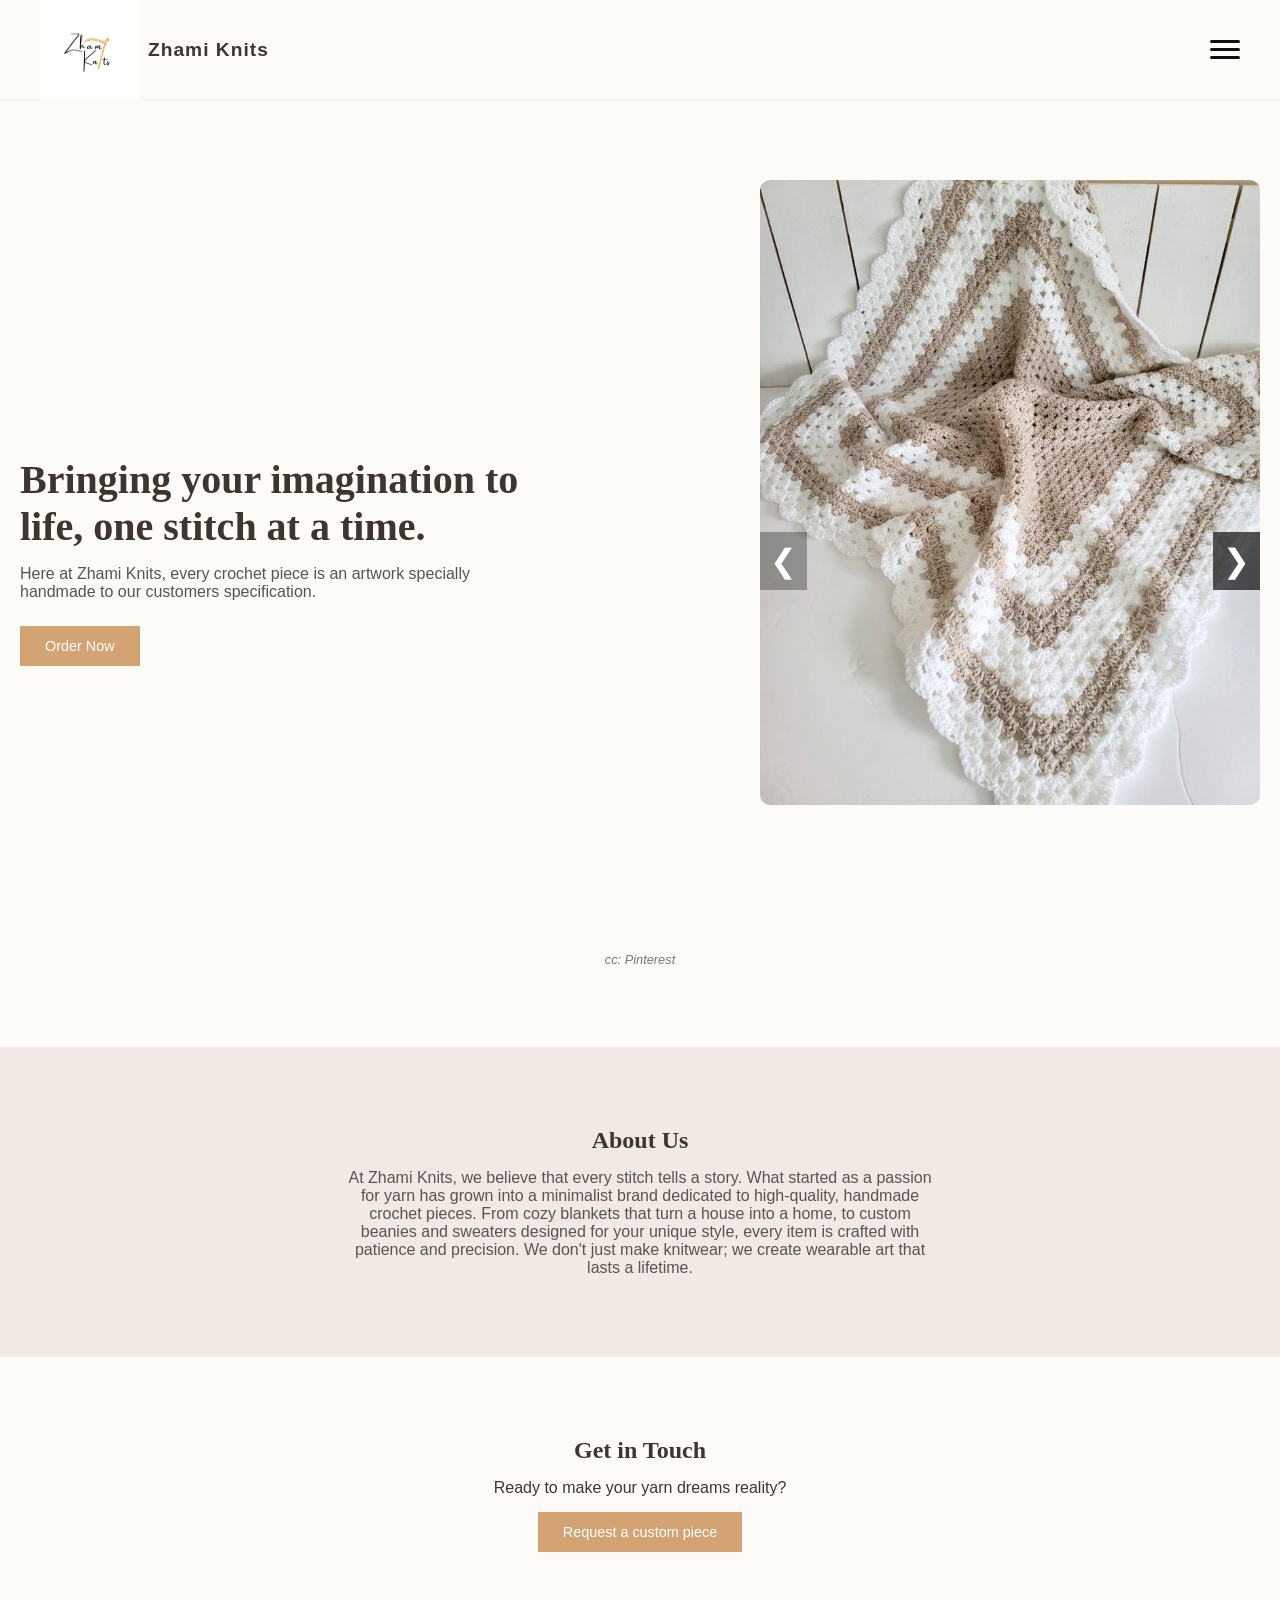
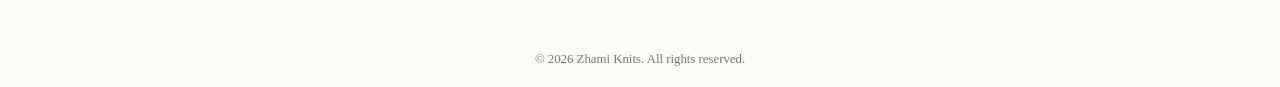
==== Landingpagedoc1.html @ d1530c9e "Add files via upload" ====
<!DOCTYPE html>
<html lang="en">
    <head>
        <meta charset="UTF-8">
        <meta name="viewport" content="width=device-width, initial-scale=1.0">
        <title>Zhami Knits</title>
        <link rel="stylesheet" href="styles.css">
    </head>
    <body>
        <!-- NAVBAR -->
    <header>
        <div class="logo"><img src="20260415_172551_0000.jpg"><span>Zhami Knits</span></div>
        
        <input type="checkbox" id="menu-toggle" class="menu-toggle">
        <label for="menu-toggle" class="hamburger">
          <span></span>
          <span></span>
          <span></span>
        </label>

        <nav class="nav-menu">
          <a href="#">Home</a>
          <a href="#">About</a>
          <a href="#">Contact</a>
        </nav>

    </header>

    <!-- HERO -->
    <section class="hero">
        <div class="hero-text">
            <h1>Bringing your imagination to life, one stitch at a time.</h1>
            <p>
                Here at Zhami Knits, every crochet piece is an artwork specially handmade to our customers specification.
            </p>
            <button class="cta-btn">Order Now</button>
        </div>
        <div class="slider-container">
          <input type="radio" name="slider" id="img-1" checked>
          <input type="radio" name="slider" id="img-2">
          <input type="radio" name="slider" id="img-3">
          <input type="radio" name="slider" id="img-4">
          <div class="slides">
            <div class="slide"><img src="7af4685a6839c6ee7fba0d93559ee786.jpg" alt="Blanket">
            </div>
            <div class="slide"><img src="8a195386b86549fc5e7cad6a766ad109.jpg" alt="Beanies">
            </div>
            <div class="slide"><img src="c451a546c72fd9d1ec52d839bf933fc2.jpg" alt="Hair Bonnet">     
            </div>
            <div class="slide"><img src="f6026b98e663d3f67acf941e191f1cc2.jpg" alt="Sweater">
            </div>
          </div>
          <div class="controls">
            <label for="img-4" class="next">❯</label>
            <label for="img-3" class="next">❯</label>
            <label for="img-2" class="next">❯</label>
            <label for="img-1" class="previous">❮</label>
          </div>
        </div>
        <p>cc: Pinterest</p>
    </section>

    <!-- ABOUT -->
    <section class="about">
        <h2>About Us</h2>
        <p>
          At Zhami Knits, we believe that every stitch tells a story. What started as a passion for yarn has grown into a minimalist brand dedicated to high-quality, handmade crochet pieces.
From cozy blankets that turn a house into a home, to custom beanies and sweaters designed for your unique style, every item is crafted with patience and precision. We don't just make knitwear; we create wearable art that lasts a lifetime.
        </p>
    </section>

    <!-- CONTACT -->
    <section class="contact">
        <h2>Get in Touch</h2>
        <p>Ready to make your yarn dreams reality?</p>
        <button class="cta-btn">Request a custom piece</button>
    </section>

    <!-- FOOTER -->
    <footer>
        © 2026 Zhami Knits. All rights reserved.
    </footer>
</body>
</html>
---- styles.css ----
* {
            margin: 0;
            padding: 0;
            box-sizing: border-box;
        }
        h1, h2{
            font-family: 'Playfair Display', serif;
        }
        p, a, span{
            font-family: 'inter', sans-serif;
        }

        body {
            background-color: #FDFBF7;
            color: #3E362E;
        }

        /* NAVBAR */
        header {
            display: flex;
            justify-content: space-between;
            align-items: center;
            padding: 20px 40px;
            width: 100%;
            height: 100px;
            border-bottom: 1px solid #eee;
        }

        .logo img{
           width: 100px;
           height: auto;
           display: block; /* Removes extra space at the bottom of the image */
           margin: 0;

        }
        .logo{
            display: flex;
            align-items: center;
            font: sans-serif;
            font-size: 1.2rem;
            font-weight: bold;
            letter-spacing: 1px;
            left-margin: 3px;
            gap: 8px;
        }
        /* Hide the checkbox */
       .menu-toggle {
            display: none;
       }

/* Style the 3 lines (Hamburger) */
       .hamburger {
           display: flex;
           flex-direction: column;
           gap: 5px;
           cursor: pointer;
       }

       .hamburger span {
           width: 30px;
           height: 3px;
           background-color: #111;
           border-radius: 2px;
       }

/* Hidden Nav Menu by default on mobile */
       .nav-menu {
            display: none; 
            position: absolute;
            top: 80px; /* Adjust based on header height */
            right: 20px;
            background: white;
            border: 1px solid #eee;
            padding: 20px;
            flex-direction: column;
            z-index: 100;
    /* Keep your current position/display settings */
            box-shadow: 0 10px 25px rgba(0,0,0,0.1); /* Soft shadow for depth */
            border-radius: 12px;
            min-width: 180px;
            right: 20px 40px; /* Align it with your header padding */
            top: 70px; /* Adjust so it sits right under the header */
        }

/* SHOW the menu when the checkbox is checked */
       .menu-toggle:checked ~ .nav-menu {
            display: flex;
        }
        .nav-menu a {
            text-decoration: none; /* Removes the underline */
            color: #111;           /* Dark text to match your brand */
           padding: 12px 0;      /* Adds vertical space so they aren't cramped */
           font-family: sans-serif;
           font-size: 1.1rem;
           font-weight: 500;
           border-bottom: 1px solid #eee; /* Adds a faint line between links */
           width: 100%;
           display : block;
        }

/* Remove the line from the very last link */
        .nav-menu a:last-child {
           border-bottom: none;
        }



        /* HERO SECTION */
        .hero {
            display: flex;
            align-items: center;
            justify-content: space-between;
            padding: 80px 20px;
            flex-wrap: wrap;
        }

        .hero-text {
            max-width: 500px;
            flex: 1 1 300px;
        }

        .hero-text h1 {
            font-size: 2.5rem;
            margin-bottom: 15px;
        }


        .hero-text p {
            font-size: 1rem;
            margin-bottom: 25px;
            color: #555;
        }

        .cta-btn {
            padding: 12px 25px;
            border: none;
            background-color: #D4A373;
            color: white;
            font-size: 0.9rem;
            cursor: pointer;
            transition: 0.3s;
        }

        .cta-btn:hover {
            background-color: #a88beb;
            transform: translateY(-3px);
            box-shadow: 0 5px 15px rgba(212, 163, 115, 0.4);
        }

        .hero img {
            width: 400px;
            max-width: 100%;
            border-radius: 10px;
        }
        /* Hide the actual radio buttons */
        input[type="radio"] {
           display: none;
        }

        .slider-container {
           position: relative;
           width: 100%;
           max-width: 500px; /* Adjust to fit your design */
           overflow: hidden;
           flex: 1 1 300px;
        }
        .slider-container + p {
           text-align: center;      /* Centers the text */
           font-size: 0.8rem;       /* Makes it look like a subtle caption */
           color: #777;             /* A lighter grey so it doesn't distract */
           margin-top: 10px;        /* Adds a small gap below the image */
           font-style: italic;
           width: 100%;
        }


        .slides {
          display: flex;
          transition: transform 0.5s ease-in-out;
        }

        .slide {
           min-width: 100%;
        }

        .slide img {
          width: 100%;
          display: block;
        }

/* Move the slides based on which radio is checked */
        #img-1:checked ~ .slides {
           transform: translateX(0%);
        }

        #img-2:checked ~ .slides {
           transform: translateX(-100%);
        }
        #img-3:checked ~ .slides{
            transform: translateX(-200%);
        }
        #img-4:checked ~ .slides{
            transform: translateX(-300%);
        }

/* Styling the clickable arrows */
       .controls label {
           position: absolute;
           top: 50%;
           transform: translateY(-50%);
           font-size: 2rem;
           color: white;
           background: rgba(0,0,0,0.3);
           padding: 10px;
           cursor: pointer;
           user-select: none;
        }

       .next { 
           right: 0; 
        }
       .previous { 
           left: 0; 
        }


        /* ABOUT SECTION */
        .about {
            padding: 80px 20px;
            text-align: center;
            background-color: #f2e9e4;
        }

        .about h2 {
            margin-bottom: 15px;
        }

        .about p {
            max-width: 600px;
            margin: auto;
            color: #555;
        }

        /* CONTACT */
        .contact {
            padding: 80px 20px;
            text-align: center;
        }

        .contact h2 {
            margin-bottom: 15px;
        }

        .contact button {
            margin-top: 15px;
        }

        /* FOOTER */
        footer {
            text-align: center;
            padding: 20px;
            font-size: 0.8rem;
            color: #777;
        }

        /* RESPONSIVE */
        @media (max-width: 768px) {
            header {
                padding: 20px;
            }

            .hero {
                flex-direction: column;
                text-align: center;
                padding: 40px 20px;
                gap: 20px;
            }

            .hero img {
                margin-top: 20px;
            }

            nav {
                display: none;
            }
            
        }
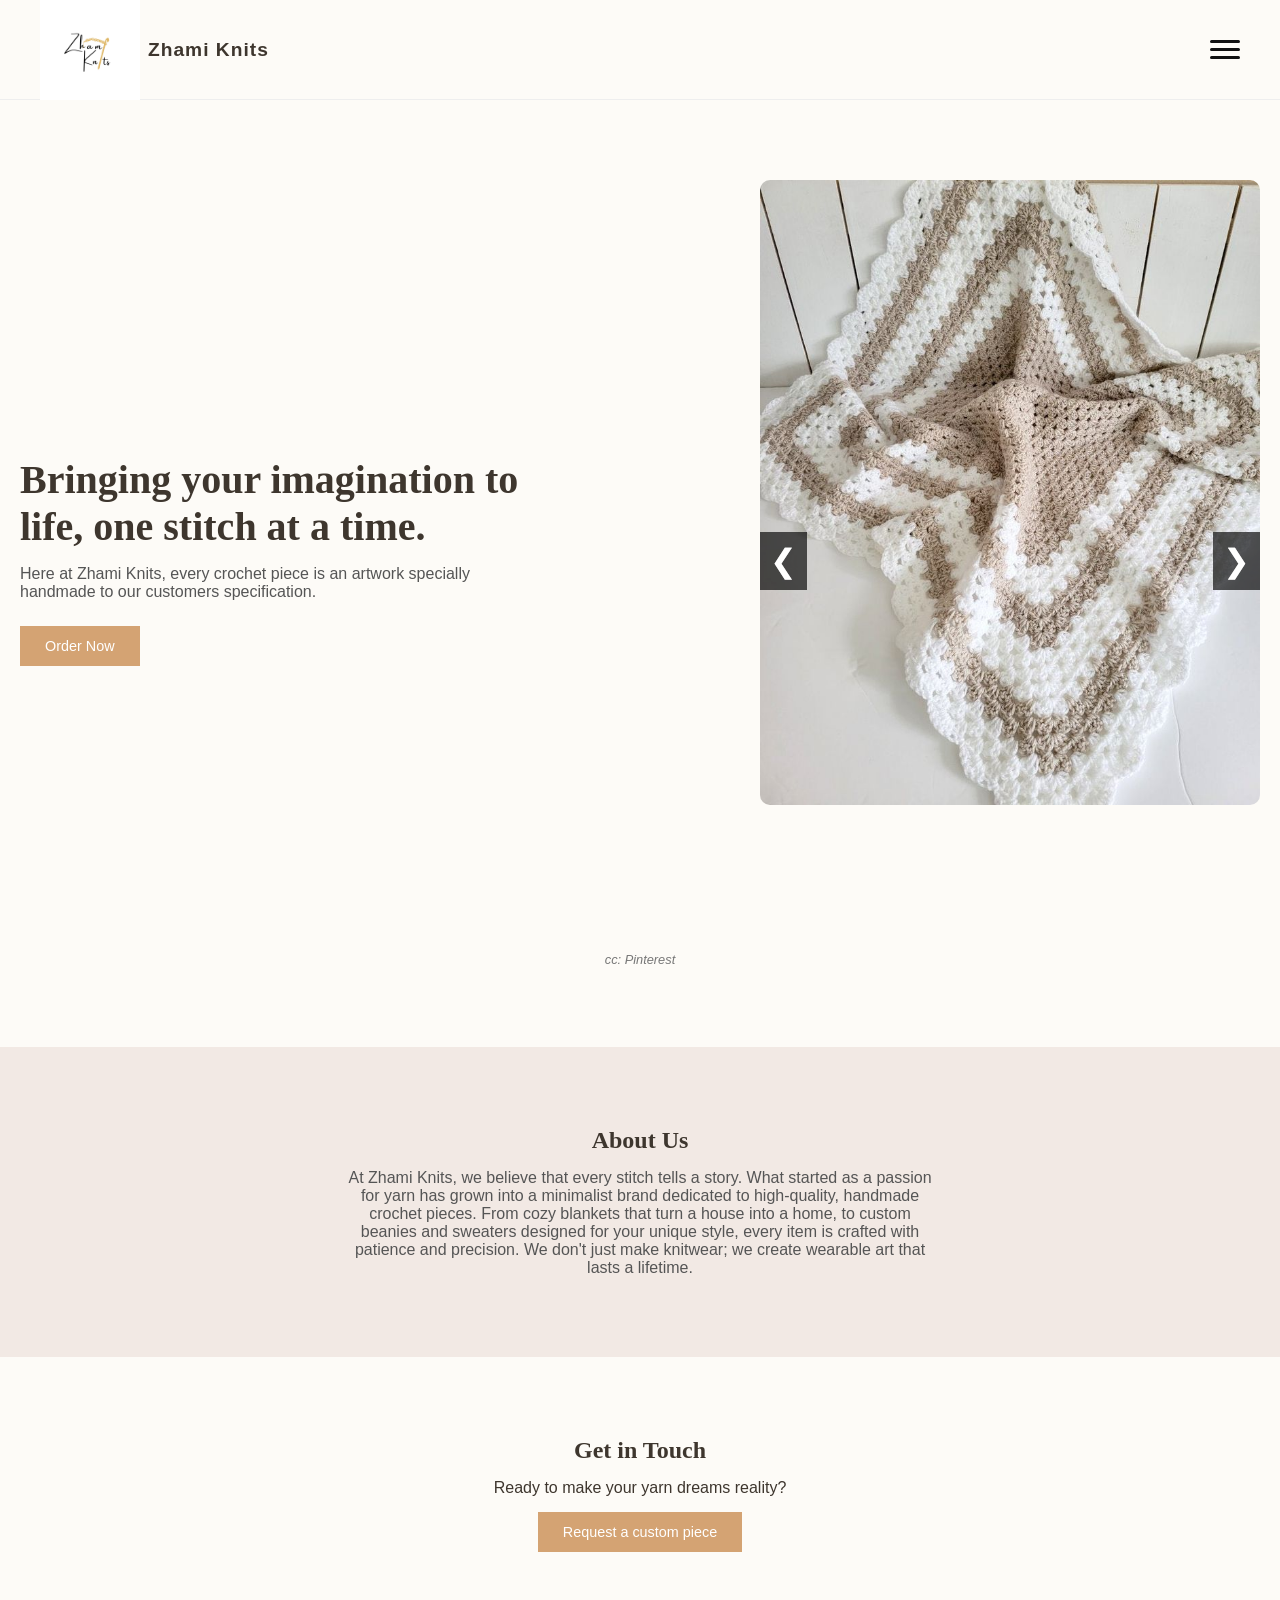
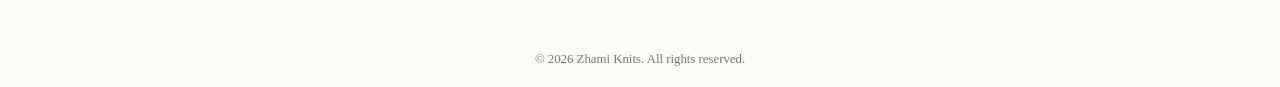
==== commit 3254ba2a: "Update Landingpagedoc1.html" ====
--- a/Landingpagedoc1.html
+++ b/Landingpagedoc1.html
@@ -51,9 +51,11 @@
             </div>
           </div>
           <div class="controls">
+            <label for="img-2" class="next">❯</label>
+            <label for="img-3" class="next">❯</label>
             <label for="img-4" class="next">❯</label>
-            <label for="img-3" class="next">❯</label>
-            <label for="img-2" class="next">❯</label>
+            <label for="img-3" class="previous">❮</label>
+            <label for="img-2" class="previous">❮</label>
             <label for="img-1" class="previous">❮</label>
           </div>
         </div>
@@ -81,4 +83,4 @@
         © 2026 Zhami Knits. All rights reserved.
     </footer>
 </body>
-</html>+</html>
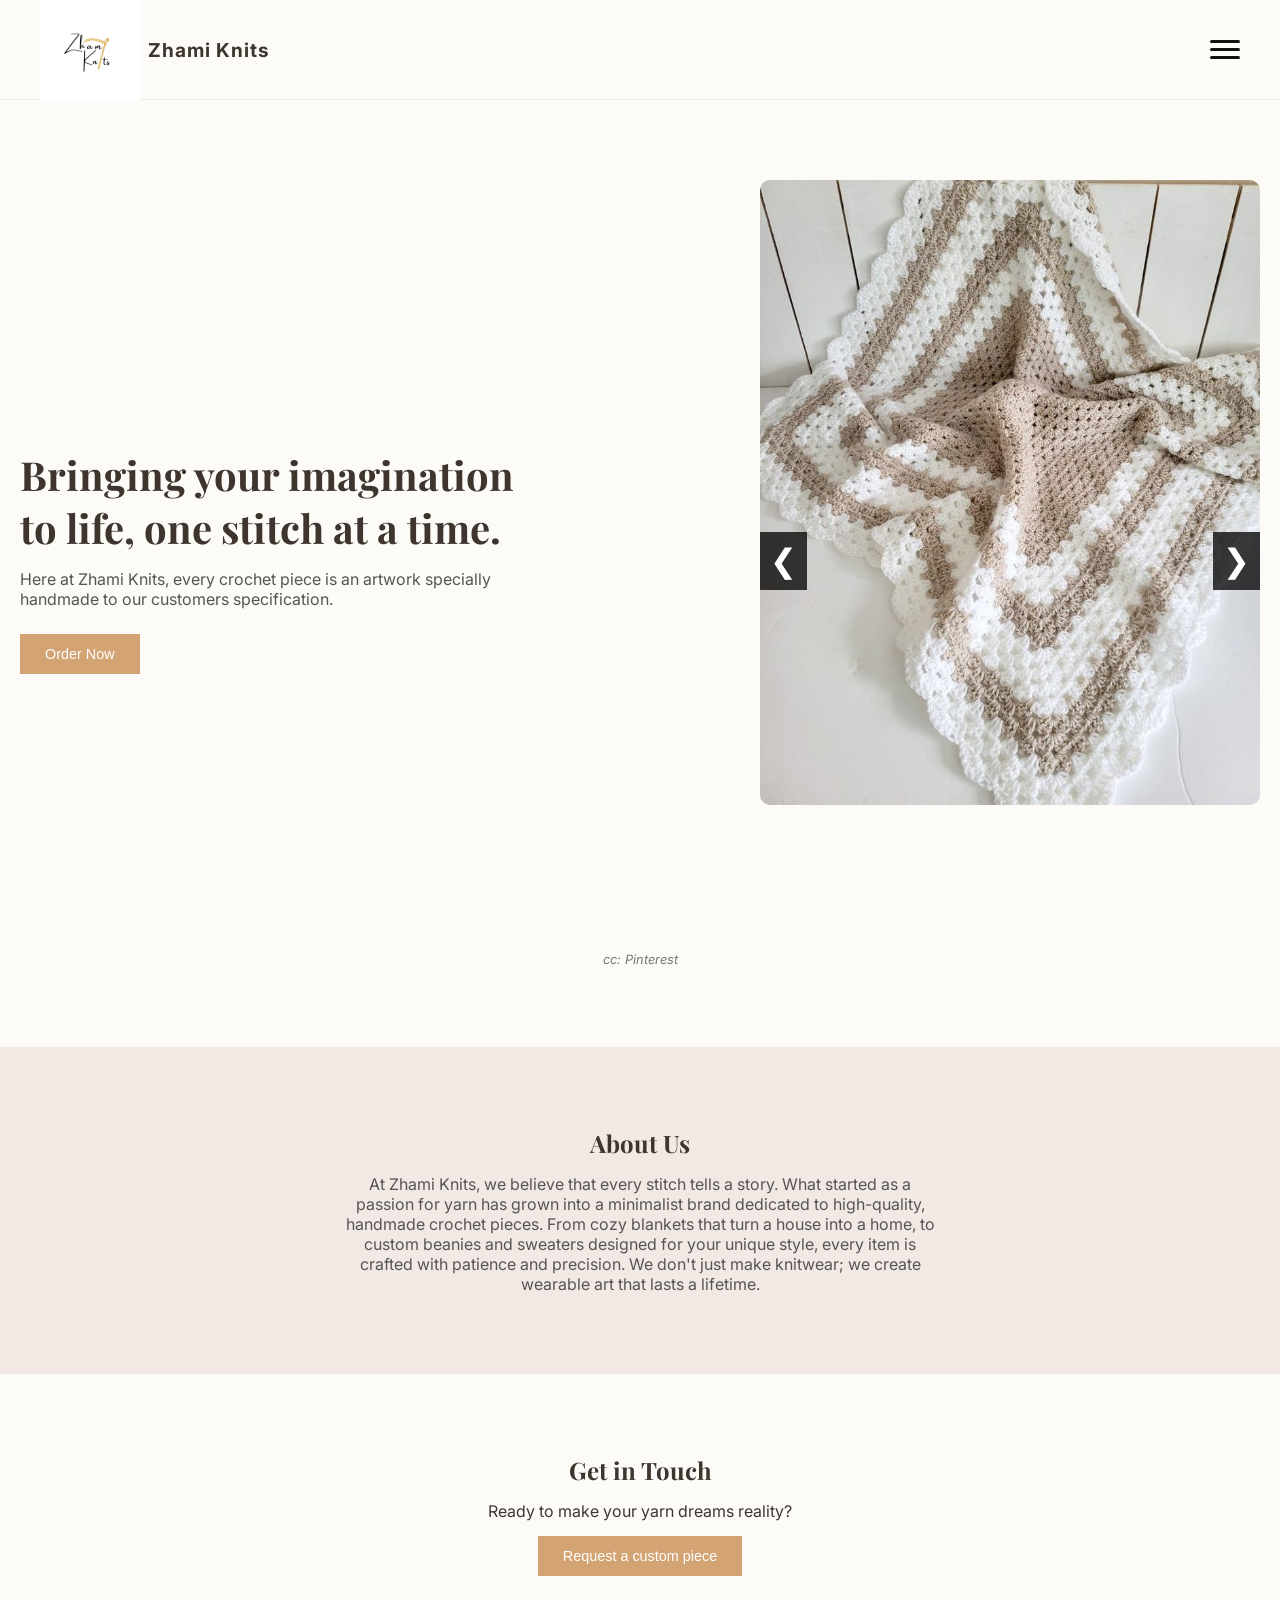
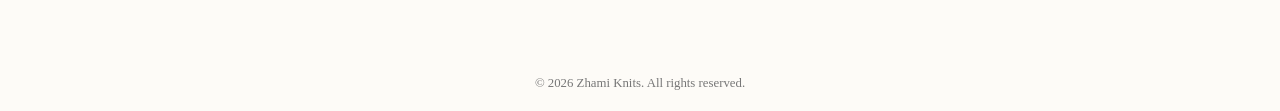
==== commit 4505d80e: "Update Landingpagedoc1.html" ====
--- a/Landingpagedoc1.html
+++ b/Landingpagedoc1.html
@@ -4,6 +4,7 @@
         <meta charset="UTF-8">
         <meta name="viewport" content="width=device-width, initial-scale=1.0">
         <title>Zhami Knits</title>
+         <link href="https://fonts.googleapis.com/css2?family=Playfair+Display:wght@700&family=Inter:wght@400;500&display=swap" rel="stylesheet">
         <link rel="stylesheet" href="styles.css">
     </head>
     <body>
@@ -51,15 +52,26 @@
             </div>
           </div>
           <div class="controls">
-            <label for="img-2" class="next">❯</label>
-            <label for="img-3" class="next">❯</label>
-            <label for="img-4" class="next">❯</label>
-            <label for="img-3" class="previous">❮</label>
-            <label for="img-2" class="previous">❮</label>
-            <label for="img-1" class="previous">❮</label>
-          </div>
-        </div>
-        <p>cc: Pinterest</p>
+            <div class="control-group s1">
+              <label for="img-4" class="previous">❮</label>
+              <label for="img-2" class="next">❯</label>
+            </div>
+            <div class="control-group s2">
+              <label for="img-1" class="previous">❮</label>
+              <label for="img-3" class="next">❯</label>
+            </div>
+            <div class="control-group s3">
+              <label for="img-2" class="previous">❮</label>
+              <label for="img-4" class="next">❯</label>
+            </div>
+            <div class="control-group s4">
+              <label for="img-3" class="previous">❮</label>
+              <label for="img-1" class="next">❯</label>
+            </div>
+         </div>
+
+       </div>
+       <p>cc: Pinterest</p>
     </section>
 
     <!-- ABOUT -->
@@ -83,4 +95,4 @@
         © 2026 Zhami Knits. All rights reserved.
     </footer>
 </body>
-</html>
+</html>
